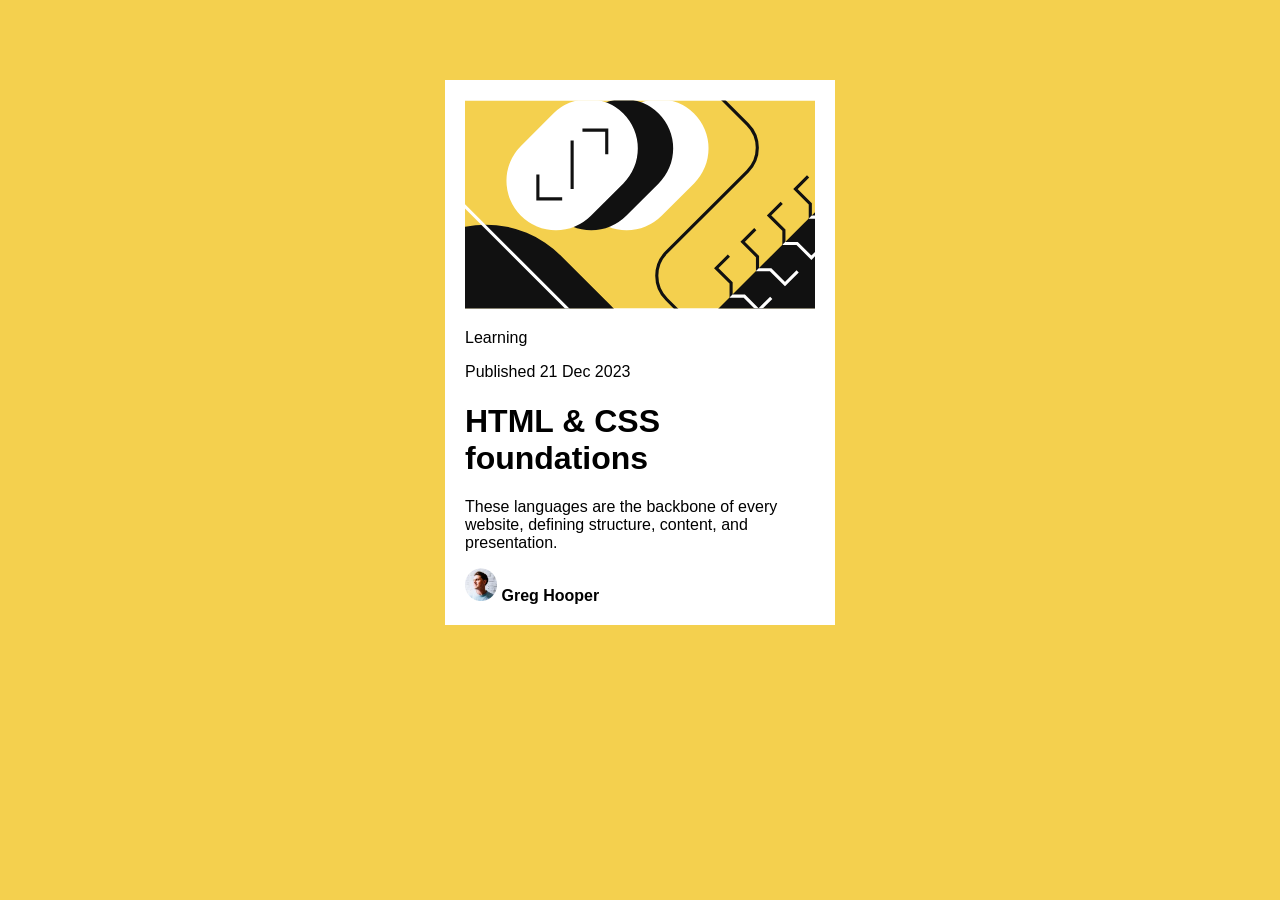
==== blog-preview-card-main/index.html @ 916ffde2 "Added basic blog preview card structure" ====
<!DOCTYPE html>
<html lang="en">
<head>
  <meta charset="UTF-8">
  <meta name="viewport" content="width=device-width, initial-scale=1.0">
  <link rel="icon" type="image/png" sizes="32x32" href="./assets/images/favicon-32x32.png">
  <link rel="stylesheet" href="styles.css">
  <title>Frontend Mentor | Blog preview card</title>
</head>
<body>
  <main class="card">
    <img class="article-image" src="./assets/images/illustration-article.svg" alt="Abstract article illustration">
    <p class="category">Learning</p>
    <p>Published 21 Dec 2023</p>
    <h1>HTML &amp; CSS foundations</h1>
    <p>These languages are the backbone of every website, defining structure, content, and presentation.</p>
    <div class="author">
      <img src="./assets/images/image-avatar.webp" alt="Greg Hooper">
      <strong>Greg Hooper</strong>
    </div>
  </main>
</body>
</html>
---- blog-preview-card-main/styles.css ----
body {
  margin: 0;
  background: hsl(47, 88%, 63%);
  font-family: Arial, sans-serif;
}

.card {
  width: 350px;
  margin: 80px auto;
  padding: 20px;
  background: white;
}

.article-image {
  width: 100%;
}

.author img {
  width: 32px;
}
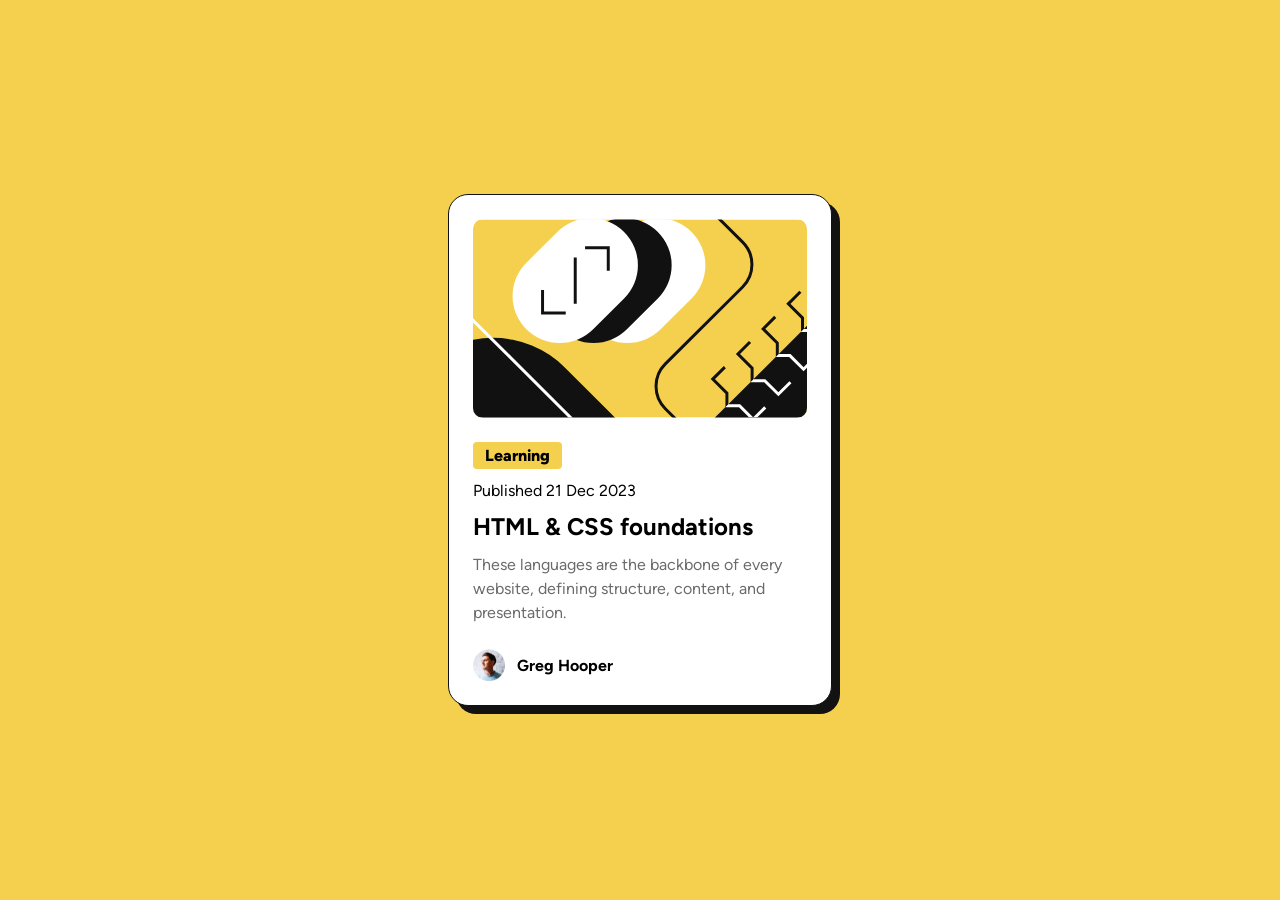
==== commit 15466b0f: "Added basic blog preview card structure" ====
--- a/blog-preview-card-main/index.html
+++ b/blog-preview-card-main/index.html
@@ -10,13 +10,15 @@
 <body>
   <main class="card">
     <img class="article-image" src="./assets/images/illustration-article.svg" alt="Abstract article illustration">
-    <p class="category">Learning</p>
-    <p>Published 21 Dec 2023</p>
-    <h1>HTML &amp; CSS foundations</h1>
-    <p>These languages are the backbone of every website, defining structure, content, and presentation.</p>
-    <div class="author">
-      <img src="./assets/images/image-avatar.webp" alt="Greg Hooper">
-      <strong>Greg Hooper</strong>
+    <div class="content">
+      <p class="category">Learning</p>
+      <p class="published">Published 21 Dec 2023</p>
+      <h1>HTML &amp; CSS foundations</h1>
+      <p class="description">These languages are the backbone of every website, defining structure, content, and presentation.</p>
+      <div class="author">
+        <img src="./assets/images/image-avatar.webp" alt="Greg Hooper">
+        <strong>Greg Hooper</strong>
+      </div>
     </div>
   </main>
 </body>
--- a/blog-preview-card-main/styles.css
+++ b/blog-preview-card-main/styles.css
@@ -1,20 +1,68 @@
+@font-face {
+  font-family: "Figtree";
+  src: url("./assets/fonts/Figtree-VariableFont_wght.ttf") format("truetype");
+}
+
+* {
+  box-sizing: border-box;
+}
+
 body {
   margin: 0;
+  min-height: 100vh;
+  display: flex;
+  justify-content: center;
+  align-items: center;
   background: hsl(47, 88%, 63%);
-  font-family: Arial, sans-serif;
+  font-family: "Figtree", sans-serif;
 }
 
 .card {
-  width: 350px;
-  margin: 80px auto;
-  padding: 20px;
-  background: white;
+  width: 384px;
+  padding: 24px;
+  background: hsl(0, 0%, 100%);
+  border: 1px solid hsl(0, 0%, 7%);
+  border-radius: 20px;
+  box-shadow: 8px 8px 0 hsl(0, 0%, 7%);
 }
 
 .article-image {
+  display: block;
   width: 100%;
+  border-radius: 10px;
+}
+
+.category {
+  display: inline-block;
+  margin: 24px 0 12px;
+  padding: 4px 12px;
+  background: hsl(47, 88%, 63%);
+  border-radius: 4px;
+  font-weight: 800;
+}
+
+.published {
+  margin: 0 0 12px;
+}
+
+h1 {
+  margin: 0 0 12px;
+  font-size: 24px;
+}
+
+.description {
+  margin: 0 0 24px;
+  color: hsl(0, 0%, 42%);
+  line-height: 1.5;
+}
+
+.author {
+  display: flex;
+  align-items: center;
+  gap: 12px;
 }
 
 .author img {
   width: 32px;
+  height: 32px;
 }
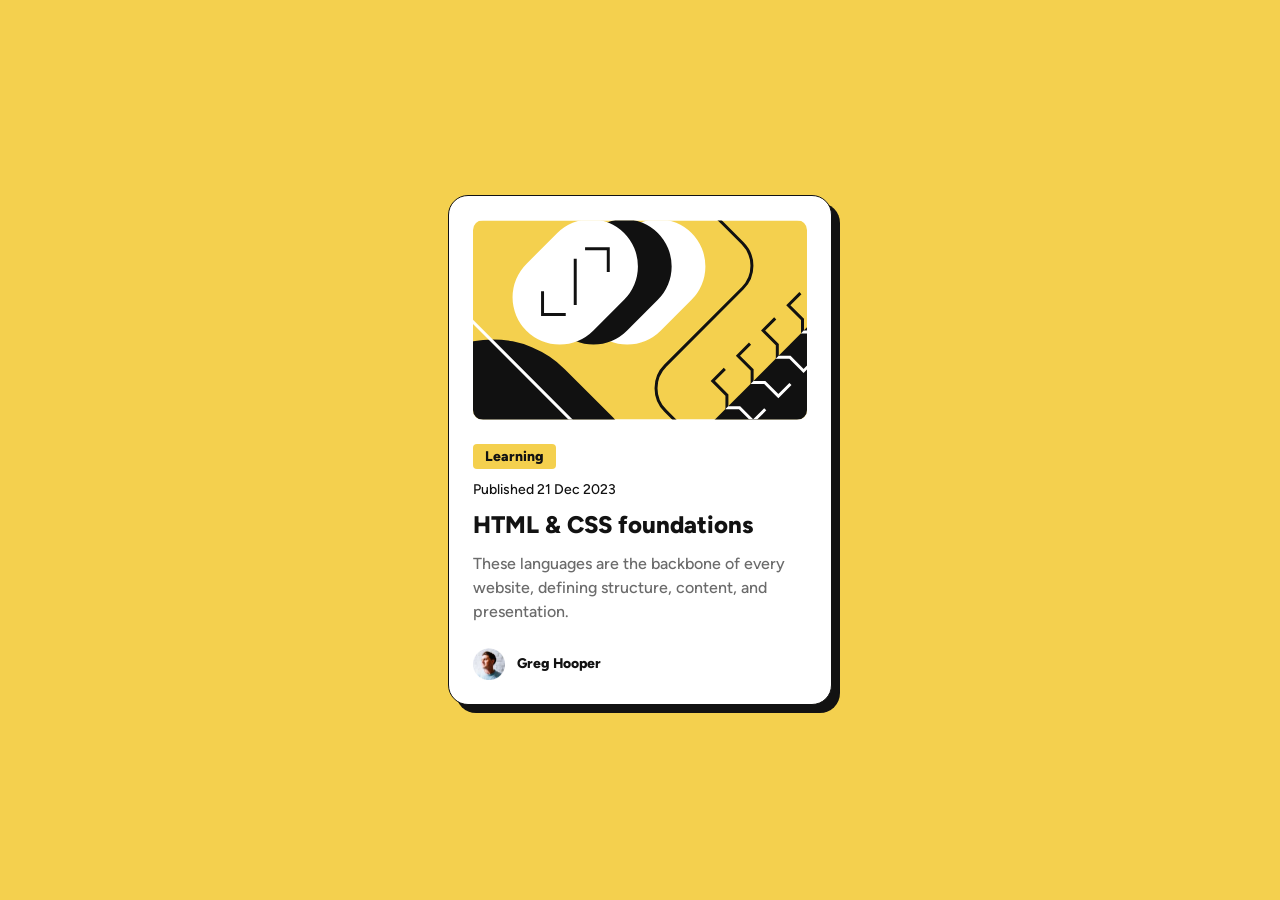
==== commit 3365d8c2: "Added responsive blog card design" ====
--- a/blog-preview-card-main/index.html
+++ b/blog-preview-card-main/index.html
@@ -13,11 +13,11 @@
     <div class="content">
       <p class="category">Learning</p>
       <p class="published">Published 21 Dec 2023</p>
-      <h1>HTML &amp; CSS foundations</h1>
+      <h1 class="title">HTML &amp; CSS foundations</h1>
       <p class="description">These languages are the backbone of every website, defining structure, content, and presentation.</p>
       <div class="author">
         <img src="./assets/images/image-avatar.webp" alt="Greg Hooper">
-        <strong>Greg Hooper</strong>
+        <span>Greg Hooper</span>
       </div>
     </div>
   </main>
--- a/blog-preview-card-main/styles.css
+++ b/blog-preview-card-main/styles.css
@@ -1,24 +1,34 @@
 @font-face {
   font-family: "Figtree";
   src: url("./assets/fonts/Figtree-VariableFont_wght.ttf") format("truetype");
+  font-weight: 500 800;
 }
 
 * {
   box-sizing: border-box;
 }
 
+html,
 body {
   margin: 0;
+  min-height: 100%;
+}
+
+body {
   min-height: 100vh;
   display: flex;
   justify-content: center;
   align-items: center;
+  padding: 24px;
   background: hsl(47, 88%, 63%);
+  color: hsl(0, 0%, 7%);
   font-family: "Figtree", sans-serif;
+  font-size: 16px;
 }
 
 .card {
-  width: 384px;
+  width: 100%;
+  max-width: 384px;
   padding: 24px;
   background: hsl(0, 0%, 100%);
   border: 1px solid hsl(0, 0%, 7%);
@@ -38,21 +48,27 @@
   padding: 4px 12px;
   background: hsl(47, 88%, 63%);
   border-radius: 4px;
+  font-size: 14px;
   font-weight: 800;
 }
 
 .published {
   margin: 0 0 12px;
+  font-size: 14px;
+  font-weight: 500;
 }
 
-h1 {
+.title {
   margin: 0 0 12px;
   font-size: 24px;
+  font-weight: 800;
+  line-height: 1.25;
 }
 
 .description {
   margin: 0 0 24px;
   color: hsl(0, 0%, 42%);
+  font-weight: 500;
   line-height: 1.5;
 }
 
@@ -60,9 +76,31 @@
   display: flex;
   align-items: center;
   gap: 12px;
+  font-size: 14px;
+  font-weight: 800;
 }
 
 .author img {
   width: 32px;
   height: 32px;
 }
+
+@media (max-width: 375px) {
+  .card {
+    max-width: 327px;
+  }
+
+  .title {
+    font-size: 20px;
+  }
+
+  .category,
+  .published,
+  .author {
+    font-size: 12px;
+  }
+
+  .description {
+    font-size: 14px;
+  }
+}
